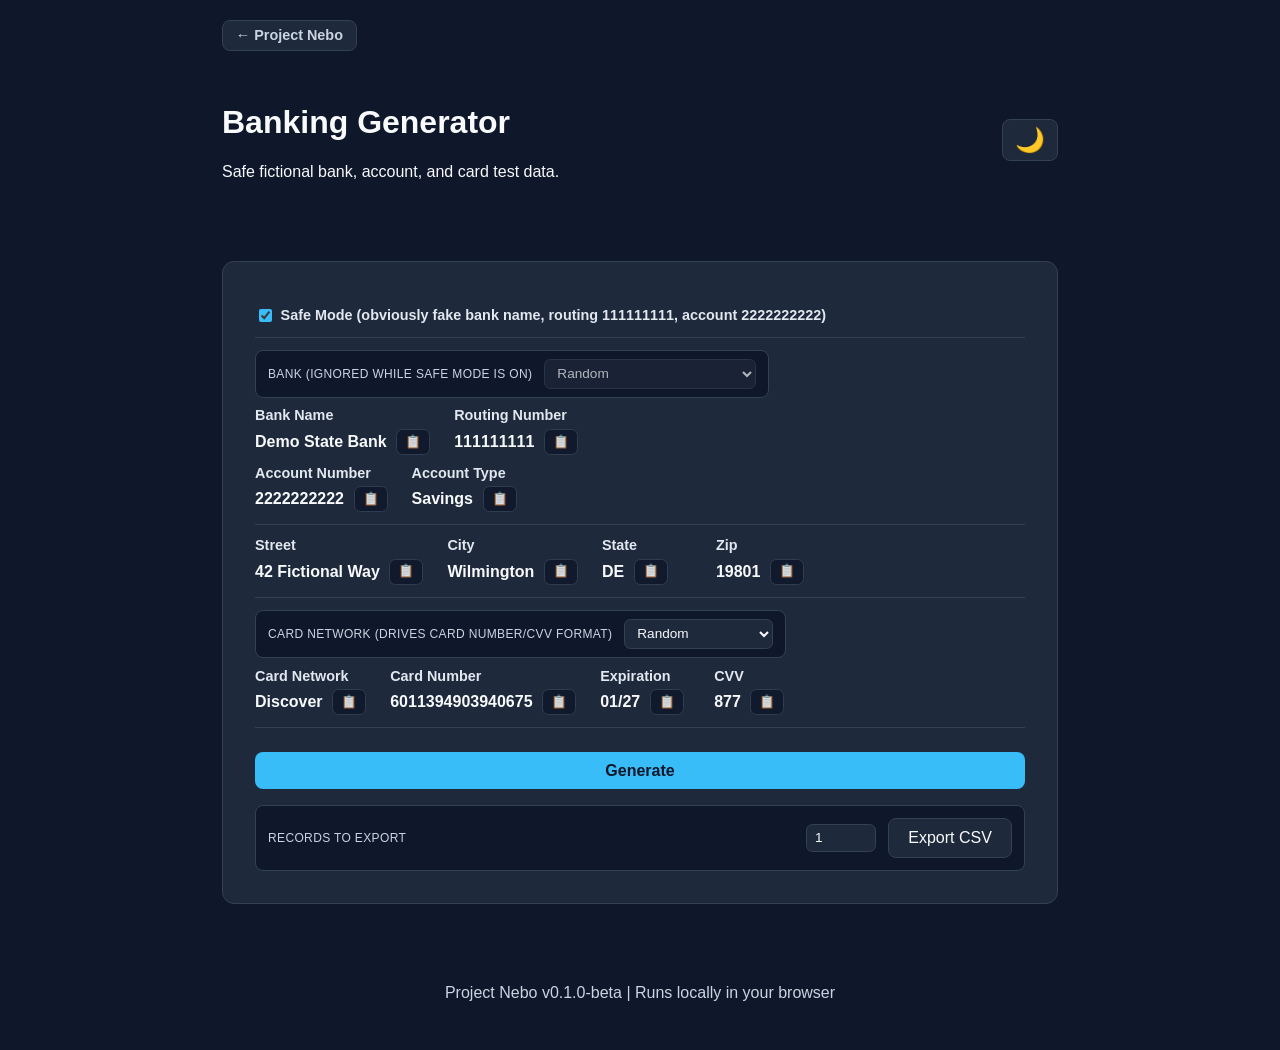
==== banking.html @ 8f1fda26 "banking page" ====
<!DOCTYPE html>
<html lang="en">
<head>
    <meta charset="UTF-8">
    <meta name="viewport" content="width=device-width, initial-scale=1.0">
    <title>Banking Generator | Project Nebo</title>
    <link rel="stylesheet" href="css/theme.css">
    <link rel="stylesheet" href="css/main.css">
    <link rel="stylesheet" href="css/components.css">
</head>
<body class="tool-page">

<div class="subnav">
    <a href="index.html" class="back-link">&larr; Project Nebo</a>
</div>

<header class="site-header">
    <div>
        <h1>Banking Generator</h1>
        <p>Safe fictional bank, account, and card test data.</p>
    </div>
    <button id="themeToggle">
        🌙
    </button>
</header>

<main class="container">
    <section class="generator-panel">

        <!-- Safe Mode is checked by default and overrides every
             bank-identity field below to something obviously fake --
             see docs/banking-generator-spec.md. Own row since it governs
             the whole rest of the panel, not just one group. -->
        <div class="field-group stacked">
            <div class="field-row">
                <label class="symbol-toggle">
                    <input type="checkbox" id="safeMode" checked>
                    Safe Mode (obviously fake bank name, routing 111111111, account 2222222222)
                </label>
            </div>
        </div>

        <!-- Bank leads Bank Name/Routing Number, same pattern as Plan Type
             in Healthcare -- disabled while Safe Mode overrides it. -->
        <div class="field-group stacked">
            <div class="field-control-row">
                <span class="control-label">Bank (ignored while Safe Mode is on)</span>
                <select id="bankSelect">
                    <option value="">Random</option>
                </select>
            </div>
            <div class="field-row">
                <div class="field-item">
                    <label for="bankName">Bank Name</label>
                    <div class="field-value-wrap">
                        <span id="bankName" class="field-value">—</span>
                        <button class="copy-btn" data-target="bankName" title="Copy">📋</button>
                    </div>
                </div>
                <div class="field-item">
                    <label for="routingNumber">Routing Number</label>
                    <div class="field-value-wrap">
                        <span id="routingNumber" class="field-value">—</span>
                        <button class="copy-btn" data-target="routingNumber" title="Copy">📋</button>
                    </div>
                </div>
            </div>
            <!-- Account Number + Account Type always share their own
                 line, same fixed-second-row pattern as Group
                 Number/Member ID in Healthcare. -->
            <div class="field-row">
                <div class="field-item">
                    <label for="accountNumber">Account Number</label>
                    <div class="field-value-wrap">
                        <span id="accountNumber" class="field-value">—</span>
                        <button class="copy-btn" data-target="accountNumber" title="Copy">📋</button>
                    </div>
                </div>
                <div class="field-item">
                    <label for="accountType">Account Type</label>
                    <div class="field-value-wrap">
                        <span id="accountType" class="field-value">—</span>
                        <button class="copy-btn" data-target="accountType" title="Copy">📋</button>
                    </div>
                </div>
            </div>
        </div>

        <!-- Bank Address -- Street/City/State/Zip, no control needed
             (driven by Safe Mode + Bank together). -->
        <div class="field-group stacked">
            <div class="field-row">
                <div class="field-item">
                    <label for="street">Street</label>
                    <div class="field-value-wrap">
                        <span id="street" class="field-value">—</span>
                        <button class="copy-btn" data-target="street" title="Copy">📋</button>
                    </div>
                </div>
                <div class="field-item">
                    <label for="city">City</label>
                    <div class="field-value-wrap">
                        <span id="city" class="field-value">—</span>
                        <button class="copy-btn" data-target="city" title="Copy">📋</button>
                    </div>
                </div>
                <div class="field-item">
                    <label for="state">State</label>
                    <div class="field-value-wrap">
                        <span id="state" class="field-value">—</span>
                        <button class="copy-btn" data-target="state" title="Copy">📋</button>
                    </div>
                </div>
                <div class="field-item">
                    <label for="zip">Zip</label>
                    <div class="field-value-wrap">
                        <span id="zip" class="field-value">—</span>
                        <button class="copy-btn" data-target="zip" title="Copy">📋</button>
                    </div>
                </div>
            </div>
        </div>

        <!-- Card Network leads Card Number/Expiration/CVV. Independent of
             Safe Mode -- a network-prefixed, Luhn-valid number is already
             the same "obviously a test number" convention real payment
             processors publish, not tied to any real account. -->
        <div class="field-group stacked">
            <div class="field-control-row">
                <span class="control-label">Card Network (drives Card Number/CVV format)</span>
                <select id="cardNetworkSelect">
                    <option value="">Random</option>
                    <option value="Visa">Visa</option>
                    <option value="Mastercard">Mastercard</option>
                    <option value="American Express">American Express</option>
                    <option value="Discover">Discover</option>
                </select>
            </div>
            <div class="field-row">
                <div class="field-item">
                    <label for="cardNetwork">Card Network</label>
                    <div class="field-value-wrap">
                        <span id="cardNetwork" class="field-value">—</span>
                        <button class="copy-btn" data-target="cardNetwork" title="Copy">📋</button>
                    </div>
                </div>
                <div class="field-item">
                    <label for="cardNumber">Card Number</label>
                    <div class="field-value-wrap">
                        <span id="cardNumber" class="field-value">—</span>
                        <button class="copy-btn" data-target="cardNumber" title="Copy">📋</button>
                    </div>
                </div>
                <div class="field-item">
                    <label for="expiration">Expiration</label>
                    <div class="field-value-wrap">
                        <span id="expiration" class="field-value">—</span>
                        <button class="copy-btn" data-target="expiration" title="Copy">📋</button>
                    </div>
                </div>
                <div class="field-item">
                    <label for="cvv">CVV</label>
                    <div class="field-value-wrap">
                        <span id="cvv" class="field-value">—</span>
                        <button class="copy-btn" data-target="cvv" title="Copy">📋</button>
                    </div>
                </div>
            </div>
        </div>

        <button id="regenerateBtn" class="primary-btn">Generate</button>

        <div class="export-row">
            <span class="control-label">Records to export</span>
            <div class="export-inputs">
                <input type="number" id="exportCount" value="1" min="1" max="500" title="Number of records to export">
                <button id="exportCsvBtn">Export CSV</button>
            </div>
        </div>
    </section>
</main>

<footer class="site-footer">
    <p>
        Project Nebo v0.1.0-beta |
        Runs locally in your browser
    </p>
</footer>

<script src="js/theme.js"></script>
<script src="js/banking.js"></script>
<script src="js/clipboard.js"></script>
<script>
    document.addEventListener("DOMContentLoaded", () => {
        initializeTheme();
    });
</script>
</body>
</html>
---- css/theme.css ----
:root {

    --background: #0f172a;
    --surface: #1e293b;

    --text-primary: #f8fafc;
    --text-secondary: #cbd5e1;
    --text-label: #e2e8f0;

    --accent: #38bdf8;

    --border: #334155;

}


[data-theme="light"] {

    --background: #f8fafc;
    --surface: #ffffff;

    --text-primary: #0f172a;
    --text-secondary: #475569;
    --text-label: #1e293b;

    --border: #cbd5e1;

}
---- css/main.css ----
* {
    box-sizing: border-box;
}
body {
    margin: 0;
    min-height: 100vh;
    font-family:
        Inter,
        "Segoe UI",
        Arial,
        sans-serif;
    background: var(--background);
    color: var(--text-primary);
}
.site-header {
    display: flex;
    justify-content: space-between;
    align-items: center;
    padding: 2rem;
}
.container {
    max-width: 1200px;
    margin: auto;
    padding: 2rem;
}

/* Individual tool pages (personal.html and future tool pages) opt into
   a narrower shared shell width via <body class="tool-page">, so the
   back-nav bar, header, and main content all line up on the same left
   and right edges instead of the header spanning full width while the
   panel floats centered on its own. On narrow/shrunk windows this has
   no effect (natural width is already under the cap), so the page
   reads the same as mobile there — only wide windows get the wider,
   more "desktop tool" treatment. */
body.tool-page .subnav,
body.tool-page .site-header,
body.tool-page .container {
    max-width: 900px;
    margin-left: auto;
    margin-right: auto;
}
.card-grid {
    display: grid;
    grid-template-columns:
        repeat(auto-fit, minmax(280px, 1fr));
    gap: 1.5rem;
}
.site-footer {
    text-align: center;
    padding: 2rem;
    color: var(--text-secondary);
}
---- css/components.css ----
.card {
    background: var(--surface);
    border: 1px solid var(--border);
    border-radius: 0.75rem;
    padding: 1.5rem;
}
.card h2 {
    margin-top: 0;
}
.card p {
    color: var(--text-secondary);
}
button {
    font-size: 1rem;
    padding: 0.6rem 1.2rem;
    border-radius: 0.5rem;
    border: 1px solid var(--border);
    background: var(--surface);
    color: var(--text-primary);
    cursor: pointer;
}
button:hover {
    border-color: var(--accent);
}
#themeToggle {
    font-size: 1.5rem;
    padding: 0.5rem 0.75rem;
    line-height: 1;
}
.card button {
    opacity: 0.5;
    cursor: not-allowed;
}
.card button:hover {
    border-color: var(--border);
}
.card-link-btn {
    display: inline-block;
    font-size: 1rem;
    padding: 0.6rem 1.2rem;
    border-radius: 0.5rem;
    border: 1px solid var(--border);
    background: var(--surface);
    color: var(--text-primary);
    text-decoration: none;
    cursor: pointer;
}
.card-link-btn:hover {
    border-color: var(--accent);
}
.subnav {
    padding: 1.25rem 2rem 0;
}
.back-link {
    display: inline-flex;
    align-items: center;
    gap: 0.4rem;
    font-size: 0.9rem;
    font-weight: 600;
    color: var(--text-secondary);
    text-decoration: none;
    padding: 0.4rem 0.8rem;
    border: 1px solid var(--border);
    border-radius: 0.5rem;
    background: var(--surface);
}
.back-link:hover {
    color: var(--accent);
    border-color: var(--accent);
}
.home-link {
    color: inherit;
    text-decoration: none;
}
.home-link:hover {
    color: var(--accent);
}

.generator-panel {
    background: var(--surface);
    border: 1px solid var(--border);
    border-radius: 0.75rem;
    padding: 2rem;
    max-width: 500px;
    margin: 0 auto;
}

/* Below this width the panel stays the single centered column above —
   effectively the "mobile" reading, whether that's an actual phone or
   just a narrow/shrunk desktop window. Past it, it widens into a real
   two-column layout so a full-size window doesn't waste its width on
   a narrow strip of fields with empty space on both sides. */
@media (min-width: 800px) {
    .generator-panel {
        max-width: 900px;
        display: grid;
        grid-template-columns: 1fr 1fr;
        column-gap: 2.5rem;
    }
    /* Controls need the field they're paired with, and the button
       needs the user's full attention — both span the whole width
       rather than getting squeezed into one column. */
    .generator-panel .field-group.stacked,
    .generator-panel > .primary-btn,
    .generator-panel > .export-row {
        grid-column: 1 / -1;
    }
    /* Each grid cell is wide enough that stretching label to the far
       left and value to the far right leaves an odd stretch of empty
       space between them. Clustering them together on the left reads
       cleaner and matches how the single-column layout already reads. */
    .generator-panel .field-group:not(.stacked),
    .generator-panel .field-group.stacked .field-row {
        justify-content: flex-start;
        gap: 1.5rem;
    }
    /* .field-value-wrap grows to fill the row on mobile (so the copy
       button pins to the card edge) — on desktop it should just sit
       snugly after the label instead of stretching the rest of the
       cell and re-creating the same gap from the other side. */
    .generator-panel .field-group:not(.stacked) .field-value-wrap,
    .generator-panel .field-group.stacked .field-row .field-value-wrap {
        flex: 0 1 auto;
    }
}

.field-group {
    display: flex;
    flex-wrap: wrap;
    justify-content: space-between;
    align-items: center;
    gap: 0.4rem 0.75rem;
    padding: 0.75rem 0;
    border-bottom: 1px solid var(--border);
}
.field-group:last-of-type {
    border-bottom: none;
}
.field-group label {
    color: var(--text-label);
    font-weight: 600;
    font-size: 0.9rem;
    flex-shrink: 0;
}
.field-value {
    font-weight: 600;
    overflow-wrap: anywhere;
}

.primary-btn {
    width: 100%;
    margin-top: 1.5rem;
    background: var(--accent);
    color: var(--background);
    border: none;
    font-weight: 600;
    opacity: 1;
    cursor: pointer;
}
.primary-btn:hover {
    border-color: transparent;
    filter: brightness(1.1);
}
.field-group.stacked {
    display: flex;
    flex-direction: column;
    align-items: stretch;
    gap: 0.6rem;
}
.field-group.stacked .field-row {
    display: flex;
    flex-wrap: wrap;
    justify-content: space-between;
    align-items: center;
    gap: 0.4rem 0.75rem;
}
/* A field-row can hold several related values (DOB+Age, City/State/Zip)
   instead of one label/value pair. Each gets its own compact block —
   label on top, value+copy below — so a handful of short values can
   sit "side to side" without cramming a full label-left/value-right
   row into a third of the space. flex-wrap on the row above means
   they naturally drop to fewer per line when the width runs out,
   rather than needing a separate breakpoint for every group size. */
.field-item {
    display: flex;
    flex-direction: column;
    gap: 0.35rem;
    flex: 0 1 auto;
    min-width: 90px;
}
.field-item .field-value-wrap {
    flex: 0 0 auto;
    justify-content: flex-start;
}
.field-control-row {
    display: inline-flex;
    align-self: flex-start;
    flex-wrap: wrap;
    align-items: center;
    gap: 0.5rem 0.75rem;
    padding: 0.5rem 0.75rem;
    background: var(--background);
    border: 1px solid var(--border);
    border-radius: 0.5rem;
}
.control-label {
    font-size: 0.75rem;
    color: var(--text-secondary);
    text-transform: uppercase;
    letter-spacing: 0.03em;
}
.age-range-inputs {
    display: flex;
    align-items: center;
    gap: 0.5rem;
}
.age-range-inputs input,
.field-control-row select,
.password-options-inputs input[type="number"] {
    padding: 0.35rem 0.5rem;
    background: var(--surface);
    border: 1px solid var(--border);
    border-radius: 0.4rem;
    color: var(--text-primary);
    font-size: 0.85rem;
}
.age-range-inputs input,
.password-options-inputs input[type="number"] {
    width: 60px;
}
.password-options-inputs {
    display: flex;
    align-items: center;
    gap: 0.75rem;
}
.symbol-toggle {
    display: flex;
    align-items: center;
    gap: 0.35rem;
    font-size: 0.85rem;
    color: var(--text-primary);
    cursor: pointer;
}
.symbol-toggle input[type="checkbox"] {
    accent-color: var(--accent);
    cursor: pointer;
}
.export-row {
    display: flex;
    flex-wrap: wrap;
    justify-content: space-between;
    align-items: center;
    gap: 0.5rem 0.75rem;
    margin-top: 1rem;
    padding: 0.75rem;
    background: var(--background);
    border: 1px solid var(--border);
    border-radius: 0.5rem;
}
.export-inputs {
    display: flex;
    align-items: center;
    gap: 0.75rem;
}
.export-inputs input[type="number"] {
    width: 70px;
    padding: 0.35rem 0.5rem;
    background: var(--surface);
    border: 1px solid var(--border);
    border-radius: 0.4rem;
    color: var(--text-primary);
    font-size: 0.85rem;
}
.field-value-wrap {
    display: flex;
    align-items: center;
    gap: 0.6rem;
    min-width: 0;
    flex: 1 1 auto;
    justify-content: flex-end;
}
.copy-btn {
    background: var(--background);
    border: 1px solid var(--border);
    border-radius: 0.4rem;
    cursor: pointer;
    font-size: 0.8rem;
    line-height: 1;
    padding: 0.35rem 0.5rem;
    opacity: 0.85;
    transition: opacity 0.15s ease, border-color 0.15s ease, background 0.15s ease;
}
.copy-btn:hover {
    opacity: 1;
    border-color: var(--accent);
}
.copy-btn.copied {
    opacity: 1;
    border-color: var(--accent);
    background: var(--accent);
}
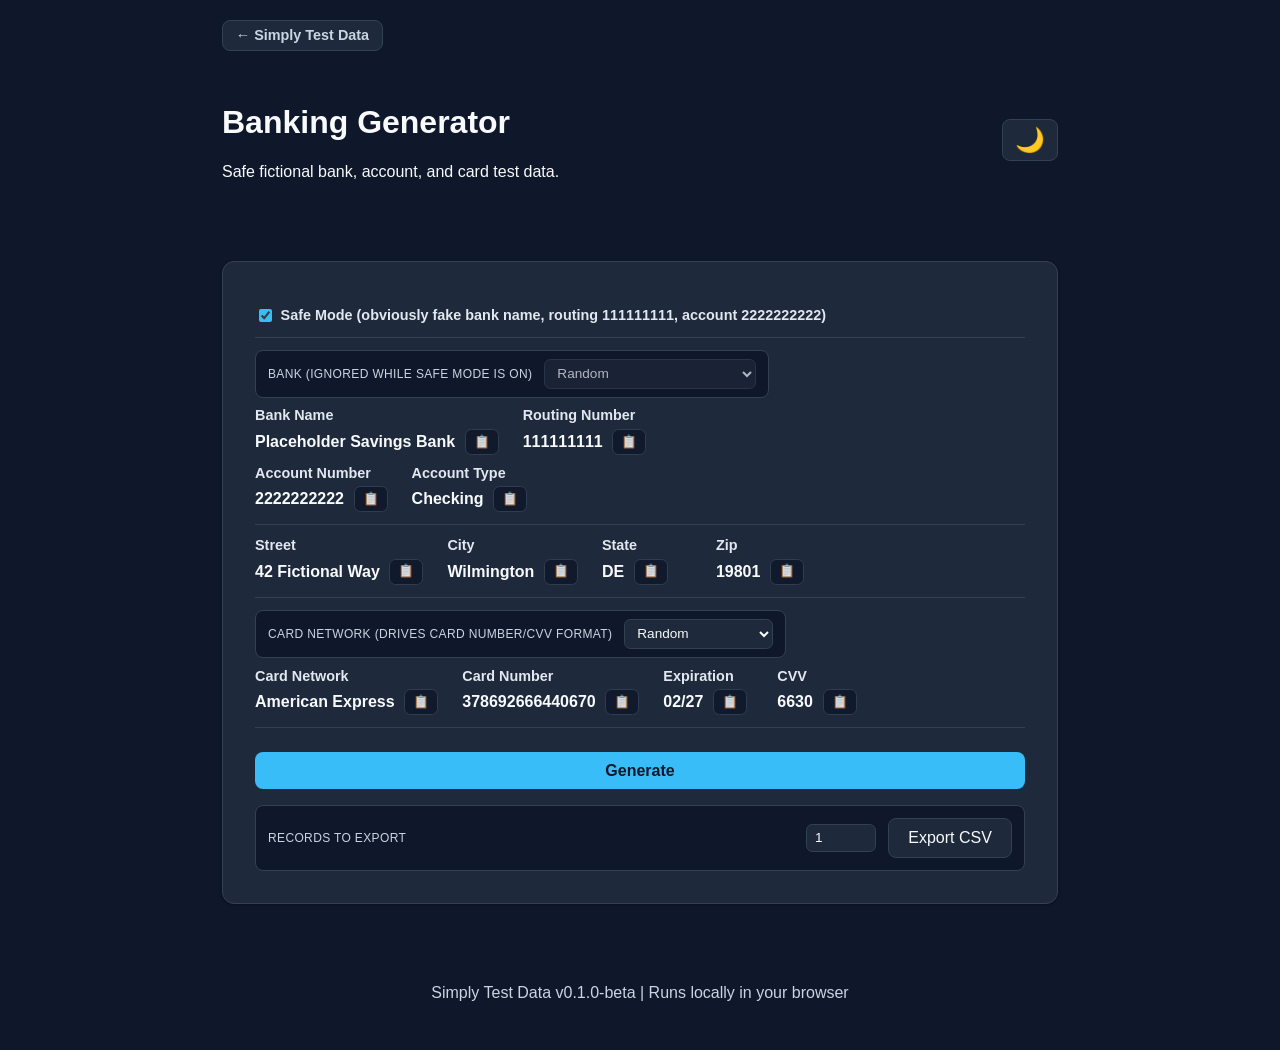
==== commit 61dcf874: "Renaming project" ====
--- a/banking.html
+++ b/banking.html
@@ -3,7 +3,7 @@
 <head>
     <meta charset="UTF-8">
     <meta name="viewport" content="width=device-width, initial-scale=1.0">
-    <title>Banking Generator | Project Nebo</title>
+    <title>Banking Generator | Simply Test Data</title>
     <link rel="stylesheet" href="css/theme.css">
     <link rel="stylesheet" href="css/main.css">
     <link rel="stylesheet" href="css/components.css">
@@ -11,7 +11,7 @@
 <body class="tool-page">
 
 <div class="subnav">
-    <a href="index.html" class="back-link">&larr; Project Nebo</a>
+    <a href="index.html" class="back-link">&larr; Simply Test Data</a>
 </div>
 
 <header class="site-header">
@@ -182,7 +182,7 @@
 
 <footer class="site-footer">
     <p>
-        Project Nebo v0.1.0-beta |
+        Simply Test Data v0.1.0-beta |
         Runs locally in your browser
     </p>
 </footer>
--- a/css/theme.css
+++ b/css/theme.css
@@ -8,8 +8,12 @@
     --text-label: #e2e8f0;
 
     --accent: #38bdf8;
+    --accent-glow: rgba(56, 189, 248, 0.35);
 
     --border: #334155;
+
+    --shadow-sm: 0 1px 3px rgba(0, 0, 0, 0.35);
+    --shadow-md: 0 8px 20px rgba(0, 0, 0, 0.4);
 
 }
 
@@ -25,4 +29,7 @@
 
     --border: #cbd5e1;
 
+    --shadow-sm: 0 1px 3px rgba(15, 23, 42, 0.08);
+    --shadow-md: 0 8px 20px rgba(15, 23, 42, 0.12);
+
 }
--- a/css/main.css
+++ b/css/main.css
@@ -11,6 +11,8 @@
         sans-serif;
     background: var(--background);
     color: var(--text-primary);
+    /* Smooths the light/dark toggle instead of an instant color snap. */
+    transition: background-color 0.2s ease, color 0.2s ease;
 }
 .site-header {
     display: flex;
@@ -39,11 +41,23 @@
     margin-left: auto;
     margin-right: auto;
 }
+/* Pinned to a real 2x2 below, not an auto-fit count that could land
+   4-across on a wide window -- with exactly four tool cards, a
+   deliberate 2x2 reads as "here are the four things this does"
+   rather than a loose row of tiles. Single column stays the mobile
+   fallback below the breakpoint, same philosophy as the tool pages. */
 .card-grid {
     display: grid;
-    grid-template-columns:
-        repeat(auto-fit, minmax(280px, 1fr));
+    grid-template-columns: 1fr;
     gap: 1.5rem;
+    max-width: 900px;
+    margin: 0 auto;
+}
+@media (min-width: 700px) {
+    .card-grid {
+        grid-template-columns: repeat(2, 1fr);
+        gap: 2rem;
+    }
 }
 .site-footer {
     text-align: center;
--- a/css/components.css
+++ b/css/components.css
@@ -2,13 +2,22 @@
     background: var(--surface);
     border: 1px solid var(--border);
     border-radius: 0.75rem;
-    padding: 1.5rem;
+    padding: 2.25rem 2rem;
+    display: flex;
+    flex-direction: column;
+    align-items: flex-start;
+    gap: 0.5rem;
 }
 .card h2 {
-    margin-top: 0;
+    margin: 0;
+    font-size: 1.5rem;
 }
 .card p {
     color: var(--text-secondary);
+    margin: 0 0 0.5rem;
+}
+.card .card-link-btn {
+    margin-top: auto;
 }
 button {
     font-size: 1rem;
@@ -298,4 +307,212 @@
     opacity: 1;
     border-color: var(--accent);
     background: var(--accent);
-}+}
+
+/* --- QA Tools page --------------------------------------------------
+   One shared input, one shared output -- a tool select picks which of
+   the eleven tools the action buttons in the left column act on, so
+   the page never shows more than one input/output pair at once. */
+
+.qa-workspace {
+    display: grid;
+    grid-template-columns: 1fr;
+    gap: 1.5rem;
+}
+@media (min-width: 800px) {
+    .qa-workspace {
+        grid-template-columns: 1fr 1fr;
+        gap: 2rem;
+        align-items: start;
+    }
+}
+.qa-tool-picker {
+    margin-bottom: 1.5rem;
+}
+.qa-input-col,
+.qa-output-col {
+    display: flex;
+    flex-direction: column;
+}
+.qa-input-col > label,
+.qa-output-col > label {
+    font-size: 0.8rem;
+    color: var(--text-secondary);
+    text-transform: uppercase;
+    letter-spacing: 0.03em;
+    margin-bottom: 0.5rem;
+}
+.qa-field-row {
+    display: flex;
+    align-items: center;
+    gap: 0.75rem;
+}
+.qa-field-row label {
+    font-size: 0.85rem;
+    font-weight: 600;
+    color: var(--text-label);
+    flex-shrink: 0;
+}
+.qa-field-row select {
+    flex: 1 1 auto;
+    padding: 0.5rem 0.65rem;
+    background: var(--surface);
+    border: 1px solid var(--border);
+    border-radius: 0.5rem;
+    color: var(--text-primary);
+    font-size: 0.9rem;
+}
+.qa-tool-desc {
+    margin: 0.4rem 0 0.75rem;
+    color: var(--text-secondary);
+    font-size: 0.85rem;
+}
+.qa-input,
+.qa-output {
+    width: 100%;
+    min-height: 400px;
+    padding: 0.75rem;
+    background: var(--surface);
+    border: 1px solid var(--border);
+    border-radius: 0.5rem;
+    color: var(--text-primary);
+    font-family: "SFMono-Regular", Consolas, "Liberation Mono", Menlo, monospace;
+    font-size: 0.85rem;
+    resize: vertical;
+    box-sizing: border-box;
+}
+.qa-output-wrap {
+    position: relative;
+}
+.qa-output-wrap .copy-btn {
+    position: absolute;
+    top: 0.5rem;
+    right: 0.5rem;
+}
+.qa-actions {
+    display: flex;
+    flex-wrap: wrap;
+    gap: 0.5rem;
+    margin-top: 0.75rem;
+}
+.qa-actions-secondary {
+    margin-top: 1rem;
+    padding-top: 1rem;
+    border-top: 1px solid var(--border);
+}
+.qa-actions button {
+    font-size: 0.85rem;
+    padding: 0.5rem 0.85rem;
+}
+.qa-option-row {
+    display: flex;
+    flex-wrap: wrap;
+    align-items: center;
+    gap: 0.75rem 1.25rem;
+    margin-top: 0.25rem;
+}
+.qa-status {
+    margin: 0.6rem 0 0;
+    font-size: 0.8rem;
+    color: var(--text-secondary);
+    min-height: 1.1rem;
+}
+.qa-status.valid {
+    color: #4ade80;
+}
+.qa-status.invalid {
+    color: #f87171;
+}
+.qa-footnote {
+    margin: 2rem auto 0;
+    max-width: 900px;
+    color: var(--text-secondary);
+    font-size: 0.8rem;
+}
+.qa-footnote code {
+    font-family: "SFMono-Regular", Consolas, "Liberation Mono", Menlo, monospace;
+    background: var(--surface);
+    padding: 0.1rem 0.35rem;
+    border-radius: 0.3rem;
+}
+
+/* --- Global polish -------------------------------------------------
+   Shared across every page: smooth transitions instead of instant
+   state snaps, a consistent accent-colored focus ring (replacing each
+   browser's own default outline, which looks different per-browser
+   and doesn't match the theme), and a little hover elevation on the
+   things people click through most (cards, buttons, links). Colors
+   and layout are untouched -- this is a feel/finish pass, not a
+   palette or structure change. */
+
+button,
+select,
+input,
+textarea,
+.card-link-btn,
+.back-link,
+.home-link {
+    transition:
+        border-color 0.15s ease,
+        background-color 0.15s ease,
+        color 0.15s ease,
+        box-shadow 0.15s ease,
+        transform 0.15s ease;
+}
+
+button:focus-visible,
+select:focus-visible,
+input:focus-visible,
+textarea:focus-visible,
+.card-link-btn:focus-visible,
+.back-link:focus-visible,
+.home-link:focus-visible {
+    outline: none;
+    border-color: var(--accent);
+    box-shadow: 0 0 0 3px var(--accent-glow);
+}
+
+select:focus,
+input:focus,
+textarea:focus {
+    outline: none;
+    border-color: var(--accent);
+    box-shadow: 0 0 0 3px var(--accent-glow);
+}
+
+/* Landing page cards: a light lift + glow on hover signals "this is
+   clickable" beyond just the border-color change the link itself
+   already gets. */
+.card {
+    box-shadow: var(--shadow-sm);
+}
+.card:hover {
+    border-color: var(--accent);
+    box-shadow: var(--shadow-md);
+    transform: translateY(-3px);
+}
+
+.generator-panel,
+.qa-input,
+.qa-output,
+.qa-result {
+    box-shadow: var(--shadow-sm);
+}
+
+.primary-btn:hover {
+    transform: translateY(-1px);
+    box-shadow: var(--shadow-md);
+}
+
+.copy-btn:active,
+button:not(:disabled):active {
+    transform: translateY(1px);
+}
+
+/* .card button is the disabled "Coming Soon" placeholder state --
+   opt it back out of the hover-lift/focus-glow treatment above since
+   it isn't actually interactive. */
+.card button {
+    transform: none !important;
+    box-shadow: none !important;
+}
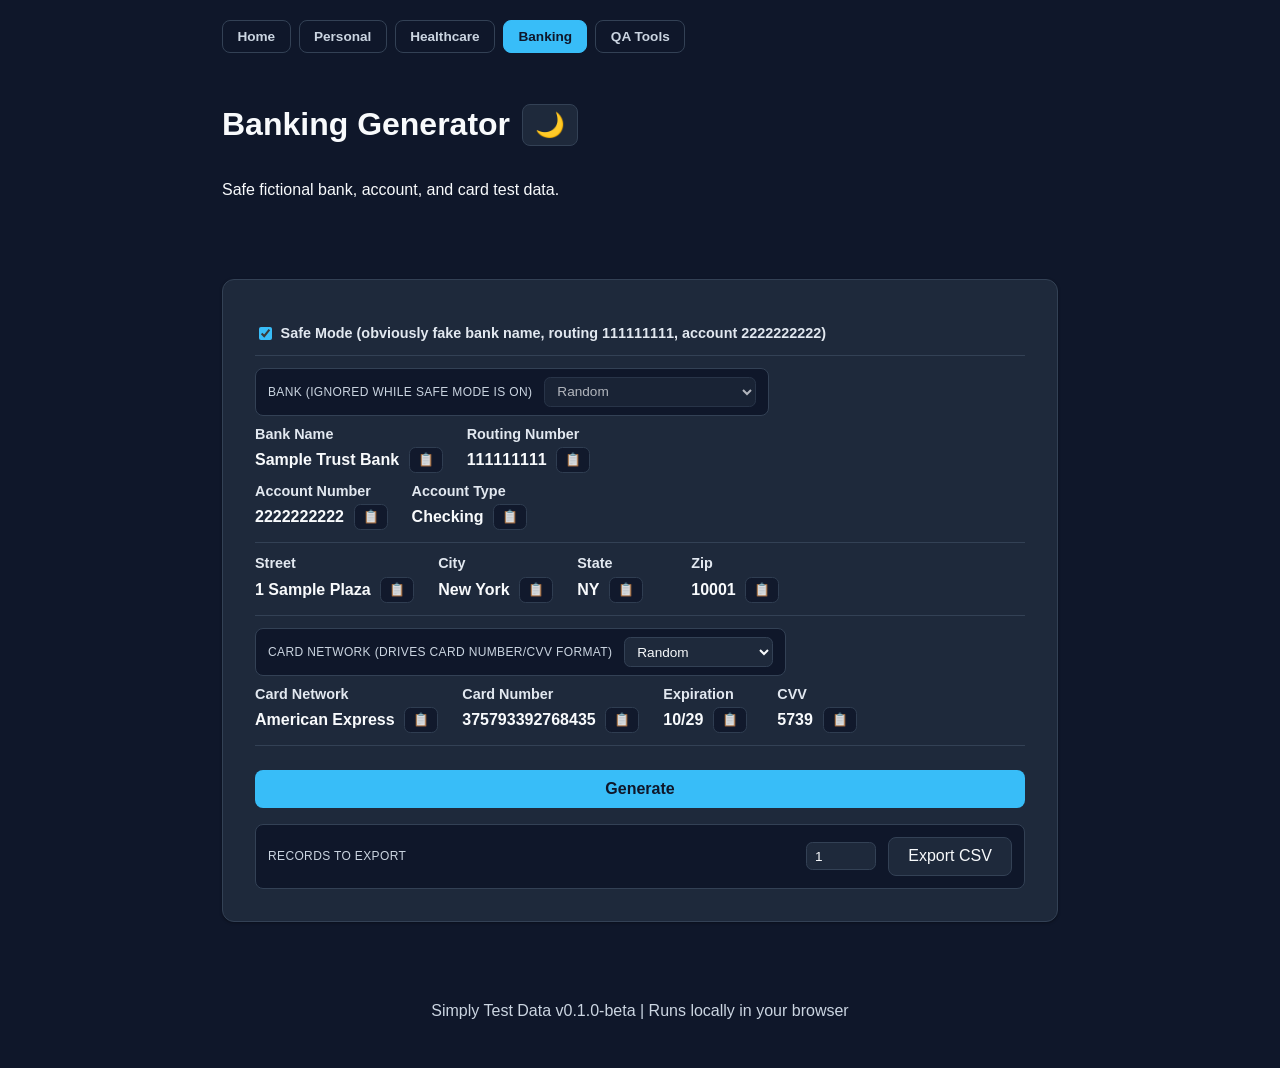
==== commit 5dd55f30: "Suggested tech changes" ====
--- a/banking.html
+++ b/banking.html
@@ -10,18 +10,22 @@
 </head>
 <body class="tool-page">
 
-<div class="subnav">
-    <a href="index.html" class="back-link">&larr; Simply Test Data</a>
-</div>
+<nav class="subnav tool-nav">
+        <a href="index.html" class="tool-nav-link">Home</a>
+        <a href="personal.html" class="tool-nav-link">Personal</a>
+        <a href="healthcare.html" class="tool-nav-link">Healthcare</a>
+        <a href="banking.html" class="tool-nav-link active">Banking</a>
+        <a href="qa-tools.html" class="tool-nav-link">QA Tools</a>
+    </nav>
 
 <header class="site-header">
     <div>
-        <h1>Banking Generator</h1>
+        <div class="site-header-title">
+            <h1>Banking Generator</h1>
+            <button id="themeToggle" class="theme-toggle-inline">🌙</button>
+        </div>
         <p>Safe fictional bank, account, and card test data.</p>
     </div>
-    <button id="themeToggle">
-        🌙
-    </button>
 </header>
 
 <main class="container">
--- a/css/components.css
+++ b/css/components.css
@@ -516,3 +516,69 @@
     transform: none !important;
     box-shadow: none !important;
 }
+
+/* --- Unified tool navigation ----------------------------------------
+   A lightweight nav row across the four tool pages so you can jump
+   straight to any of them instead of always going back through the
+   landing page. Reuses the .subnav padding container; the active
+   page's link gets the same filled-pill treatment as the QA Tools
+   tab selector for a consistent "you are here" signal. */
+.tool-nav {
+    display: flex;
+    flex-wrap: wrap;
+    gap: 0.5rem;
+}
+.tool-nav-link {
+    font-size: 0.85rem;
+    font-weight: 600;
+    padding: 0.5rem 0.9rem;
+    border: 1px solid var(--border);
+    border-radius: 0.5rem;
+    color: var(--text-secondary);
+    text-decoration: none;
+}
+.tool-nav-link:hover {
+    border-color: var(--accent);
+    color: var(--text-primary);
+}
+.tool-nav-link.active {
+    border-color: var(--accent);
+    background: var(--accent);
+    color: var(--background);
+}
+
+/* Theme toggle now sits inline with the page title instead of pinned
+   to the far edge of the header row. */
+.site-header-title {
+    display: flex;
+    align-items: center;
+    gap: 0.75rem;
+}
+.theme-toggle-inline {
+    font-size: 1.1rem;
+    padding: 0.3rem 0.55rem;
+    line-height: 1;
+}
+
+/* QA Tools option controls beyond plain checkboxes (select/text, used
+   by the Delimiter Converter). Sits in the same .qa-option-row as the
+   checkbox toggles, just a different shape. */
+.qa-inline-field {
+    display: flex;
+    align-items: center;
+    gap: 0.5rem;
+    font-size: 0.8rem;
+    color: var(--text-secondary);
+}
+.qa-inline-field select,
+.qa-inline-field input[type="text"] {
+    padding: 0.35rem 0.5rem;
+    background: var(--background);
+    border: 1px solid var(--border);
+    border-radius: 0.4rem;
+    color: var(--text-primary);
+    font-size: 0.85rem;
+}
+.qa-inline-field input[type="text"] {
+    width: 110px;
+}
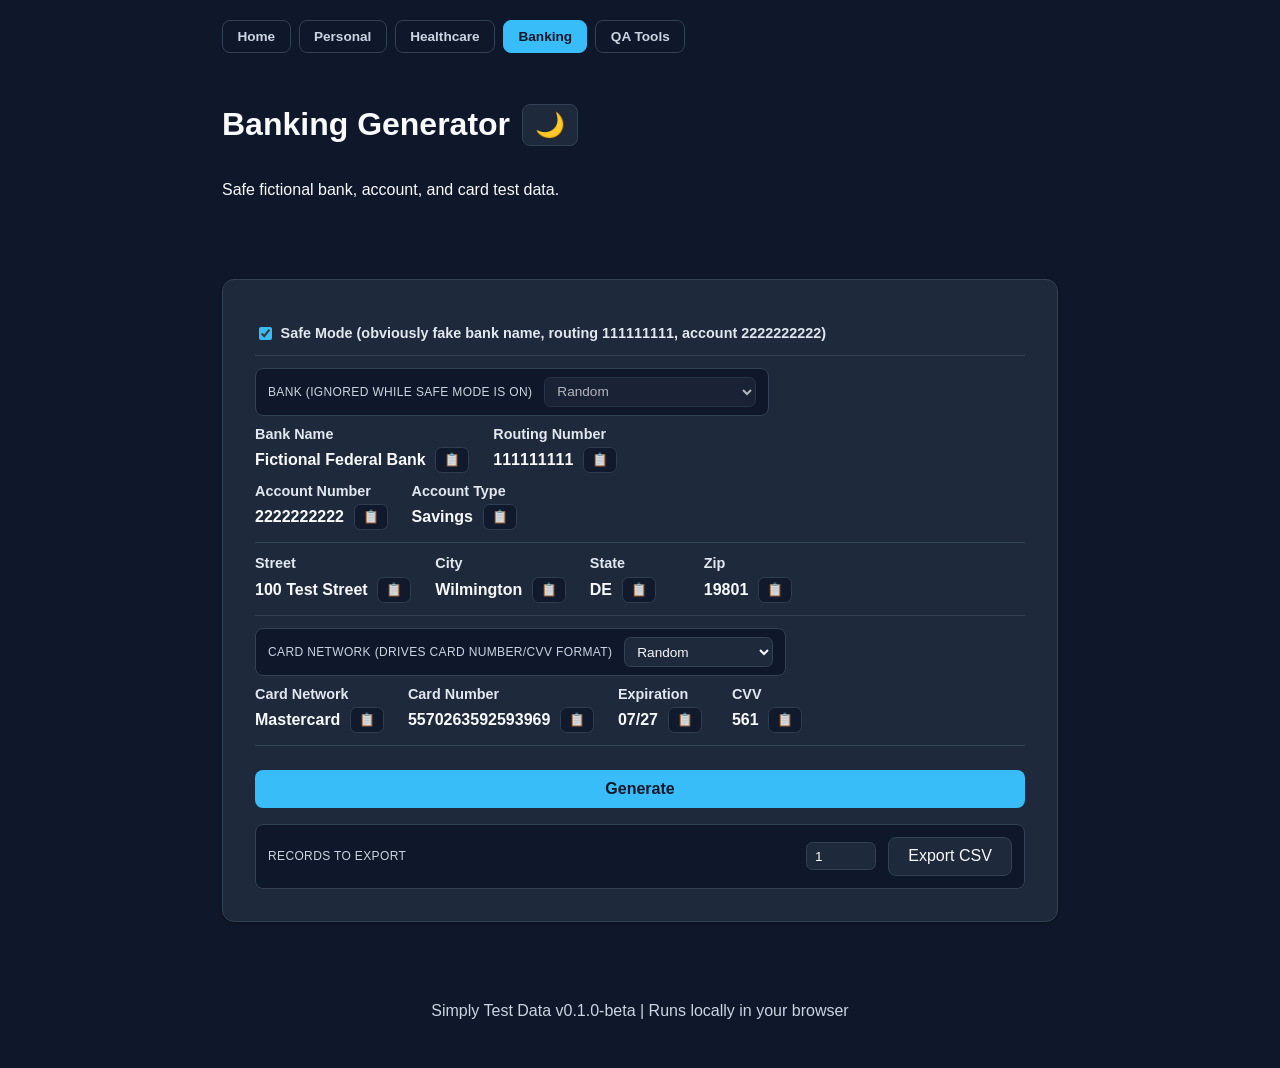
==== commit 3c6c3dce: "Updates and changes" ====
--- a/banking.html
+++ b/banking.html
@@ -4,9 +4,9 @@
     <meta charset="UTF-8">
     <meta name="viewport" content="width=device-width, initial-scale=1.0">
     <title>Banking Generator | Simply Test Data</title>
-    <link rel="stylesheet" href="css/theme.css">
-    <link rel="stylesheet" href="css/main.css">
-    <link rel="stylesheet" href="css/components.css">
+    <link rel="stylesheet" href="css/theme.css?v=1">
+    <link rel="stylesheet" href="css/main.css?v=1">
+    <link rel="stylesheet" href="css/components.css?v=1">
 </head>
 <body class="tool-page">
 
--- a/css/components.css
+++ b/css/components.css
@@ -582,3 +582,17 @@
 .qa-inline-field input[type="text"] {
     width: 110px;
 }
+
+/* Landing page only: header centered and capped to match the 900px
+   centered card grid below it, instead of the default left-aligned
+   full-width header the tool pages use (those stay left-aligned --
+   their content is already 900px-capped by .tool-page). */
+.site-header-centered {
+    max-width: 900px;
+    margin: 0 auto;
+    flex-direction: column;
+    text-align: center;
+}
+.site-header-centered .site-header-title {
+    justify-content: center;
+}
